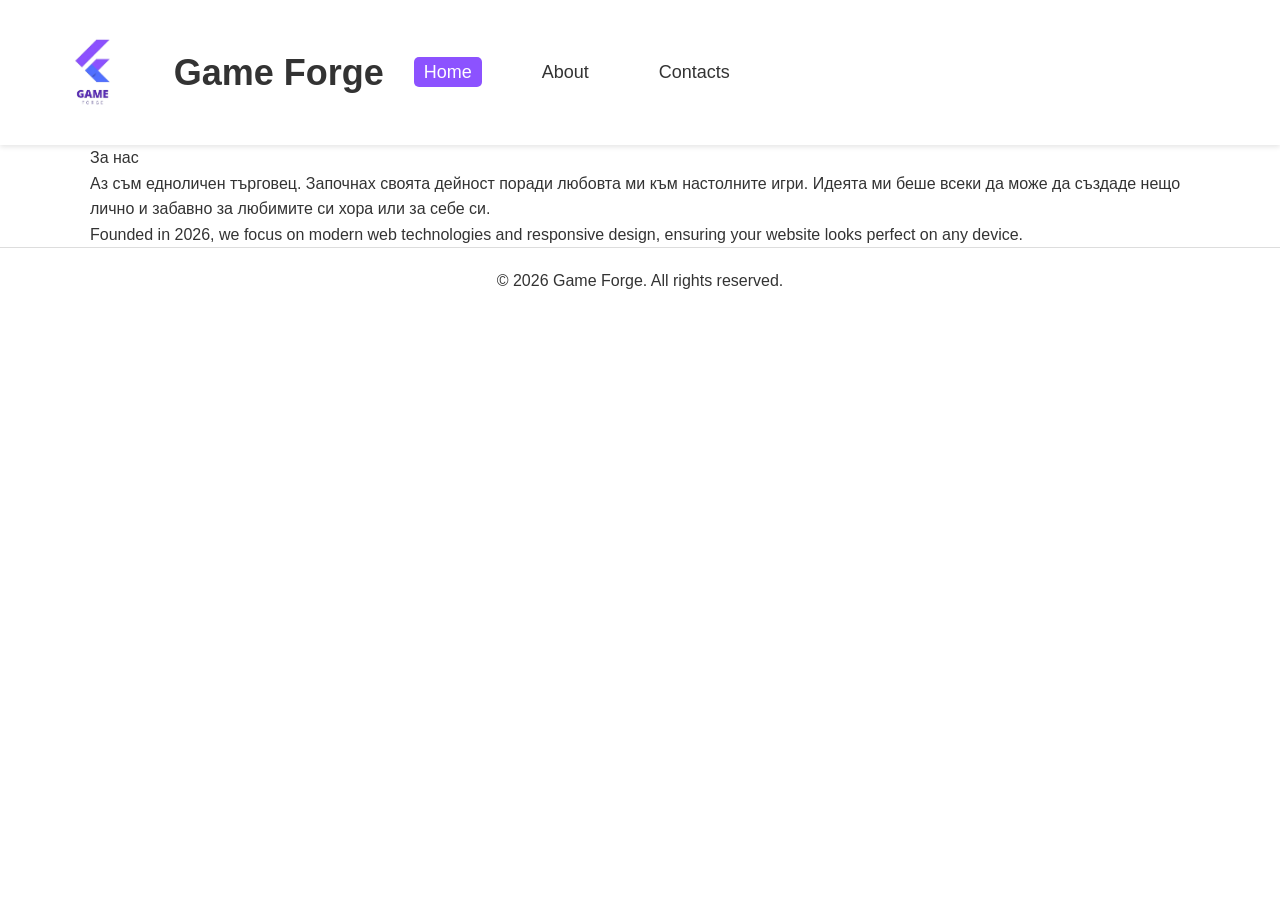
==== about.html @ 61673d65 "update" ====
<!DOCTYPE html>
<html lang="en">
<head>
    <head>
        <meta charset="UTF-8">
        <link rel="preconnect" href="https://fonts.googleapis.com">
        <link rel="preconnect" href="https://fonts.gstatic.com" crossorigin>
        <link href="https://fonts.googleapis.com/css2?family=Bungee&display=swap" rel="stylesheet">
        <title>About - Game Forge</title>
        <meta name="viewport" content="width=device-width, initial-scale=1.0">
        <link rel="stylesheet" href="./css/reset.css">
        <link rel="stylesheet" href="./css/style.css">
    </head>
</head>
<body>
    <header>
        <div class="logo-container">
            <img src="images/logo.png" alt="Game Forge Logo" class="logo">
            <h1 class="bungee-regular">Game Forge</h1>
            <nav>
                <ul>
                    <li><a href="index.html" class="active">Home</a></li>
                    <li><a href="about.html">About</a></li>
                    <li><a href="contacts.html">Contacts</a></li>
                </ul>
            </nav>
        </div>
    </header>

    <main>
        <section>
            <h2>За нас</h2>
            <p>Аз съм едноличен търговец. Започнах своята дейност поради любовта ми към настолните игри. Идеята ми беше всеки да може да създаде нещо лично и забавно за любимите си хора или за себе си.</p>
            <p>Founded in 2026, we focus on modern web technologies and responsive design, ensuring your website looks perfect on any device.</p>
        </section>
    </main>

    <footer>
        <p>&copy; 2026 Game Forge. All rights reserved.</p>
    </footer>

    <script src="js/script.js"></script>
</body>
</html>
---- css/style.css ----
/* Body */
body {
    font-family: 'Roboto', sans-serif;
    line-height: 1.6;
    background-color: #ffffff; /* бял фон за цялата страница */
    color: #333333; /* тъмен текст за контраст */
}

/* Header */
header {
    display: flex;
    justify-content: space-between; 
    align-items: center;           
    padding: 20px 40px;
    background-color: #ffffff; /* бял фон за header */
    color: #333333;
    box-shadow: 0 2px 5px rgba(0,0,0,0.1);
}

header nav ul {
    display: flex;
    gap: 20px;
    list-style: none;
}

header nav ul li {
    margin: 0 15px;
}

header nav ul li a {
    color: #333333; /* тъмен текст за навигация */
    text-decoration: none;
    font-size: 18px;
    padding: 5px 10px;
}

header nav ul li a.active,
header nav ul li a:hover {
    background-color: #8c52ff; /* лилаво за hover/активно меню */
    color: #ffffff; 
    border-radius: 5px;
}

/* Hero Section с градиент */
.hero {
    text-align: center;
    padding: 80px 20px;
    background: linear-gradient(90deg, #8c52ff, #5170ff); /* лилаво към синьо */
    color: white; /* текстът в hero секцията остава бял за контраст */
}

.hero .btn {
    display: inline-block;
    margin-top: 20px;
    padding: 10px 20px;
    color: #ffffff;
    background-color: #8c52ff; /* primary бутон */
    text-decoration: none;
    border-radius: 5px;
}

.hero .btn:hover {
    background-color: #5170ff; /* hover ефект бутон */
}

/* Features */
.features {
    padding: 40px 20px;
    text-align: center;
}

.feature-grid {
    display: flex;
    flex-wrap: wrap;
    justify-content: center;
    gap: 25px;
}

.feature {
    background-color: #f5f5f5; /* светло сив фон за картите */
    padding: 20px;
    width: 250px;
    border-radius: 5px;
    box-shadow: 0 0 10px rgba(0,0,0,0.1);
}

/* Footer */
footer {
    text-align: center;
    padding: 20px;
    background-color: #ffffff; /* бял фон за footer */
    color: #333333;
    border-top: 1px solid #ddd;
}

/* Responsive */
@media (max-width: 768px) {
    header {
        flex-direction: column;
        text-align: center;
    }
    .logo-container {
        margin-bottom: 10px;
    }
    header nav ul {
        flex-direction: column;
        gap: 10px;
    }
    .logo {
        height: 50px;
    }
    .bungee-regular {
        font-size: 28px;
    }
    header nav ul li a {
        font-size: 16px;
    }
}

main {
    max-width: 1100px;
    margin: auto;
}

.feature:hover {
    transform: scale(1.05);
    transition: 0.3s;
}

.logo {
    height: 105px; 
    vertical-align: middle;
    margin-right: 15px;
    transition: transform 0.2s ease-in-out; /* плавен преход */
}

.logo:hover {
    animation: swing 1s ease-in-out infinite; /* завърта се наляво-надясно */
}

.logo-container {
    display: flex;
    align-items: center;
    gap: 15px;    
}

.logo-container h1 {
    color: #333333;         
    font-family: 'Roboto', sans-serif; 
    font-size: 36px;
    margin: 0;
    font-weight: 700;
}

@keyframes swing {
    0% { transform: rotate(-15deg); }
    50% { transform: rotate(15deg); }
    100% { transform: rotate(-15deg); }
}
.bungee-regular {
    font-family: 'Bungee', cursive; /* шрифт Bungee */
    font-weight: 400;
    font-style: normal;
    color: #333333; /* тъмен текст за бял фон */
    font-size: 36px; /* размер на заглавието */
    margin: 0;
}
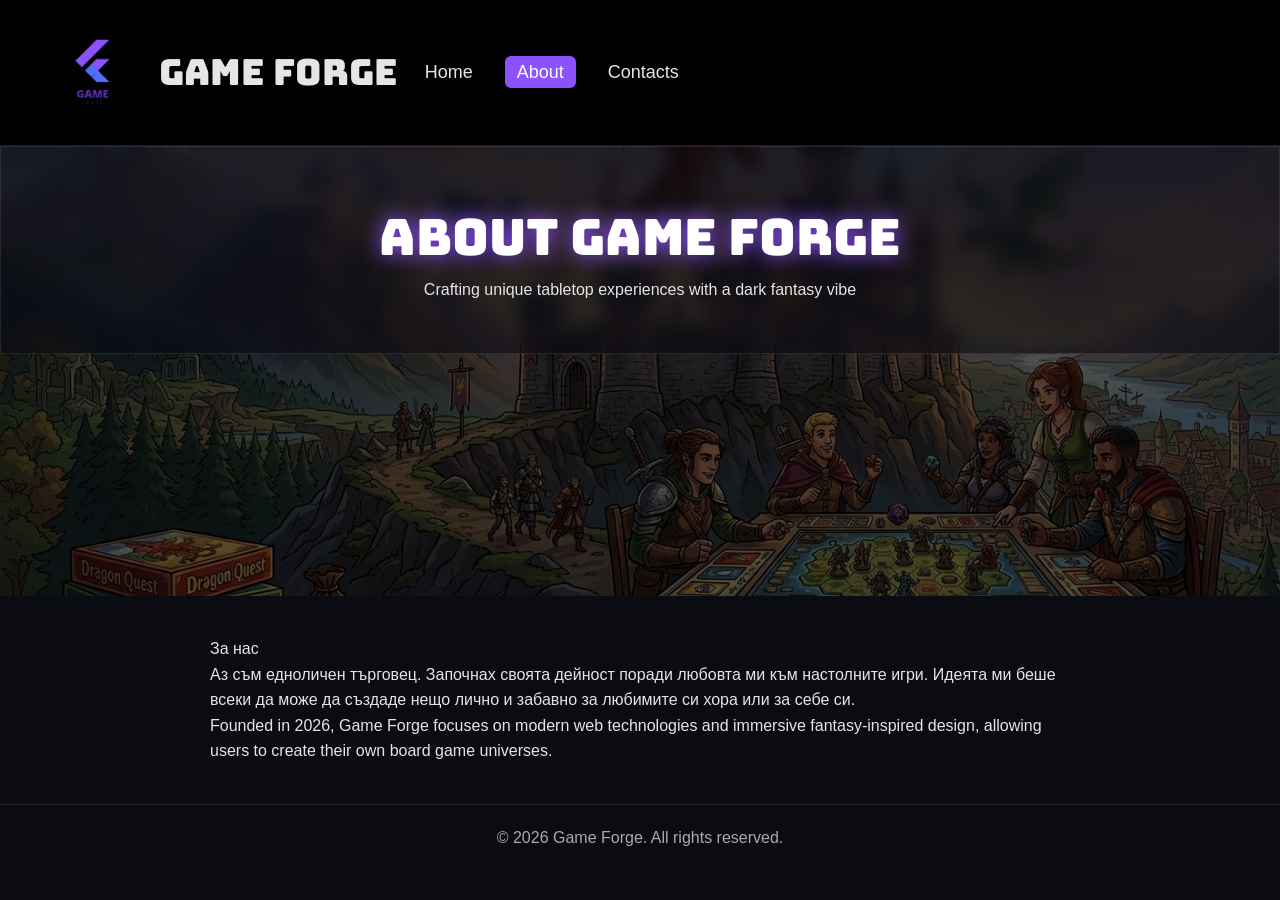
==== commit 962e26ca: "general change on everything general change on everything" ====
--- a/about.html
+++ b/about.html
@@ -1,38 +1,59 @@
 <!DOCTYPE html>
 <html lang="en">
 <head>
-    <head>
-        <meta charset="UTF-8">
-        <link rel="preconnect" href="https://fonts.googleapis.com">
-        <link rel="preconnect" href="https://fonts.gstatic.com" crossorigin>
-        <link href="https://fonts.googleapis.com/css2?family=Bungee&display=swap" rel="stylesheet">
-        <title>About - Game Forge</title>
-        <meta name="viewport" content="width=device-width, initial-scale=1.0">
-        <link rel="stylesheet" href="./css/reset.css">
-        <link rel="stylesheet" href="./css/style.css">
-    </head>
+    <meta charset="UTF-8">
+
+    <link rel="preconnect" href="https://fonts.googleapis.com">
+    <link rel="preconnect" href="https://fonts.gstatic.com" crossorigin>
+    <link href="https://fonts.googleapis.com/css2?family=Bungee&display=swap" rel="stylesheet">
+
+    <title>About - Game Forge</title>
+    <meta name="viewport" content="width=device-width, initial-scale=1.0">
+
+    <link rel="stylesheet" href="./css/reset.css">
+    <link rel="stylesheet" href="./css/style.css">
 </head>
+
 <body>
+
     <header>
         <div class="logo-container">
             <img src="images/logo.png" alt="Game Forge Logo" class="logo">
             <h1 class="bungee-regular">Game Forge</h1>
+
             <nav>
                 <ul>
-                    <li><a href="index.html" class="active">Home</a></li>
-                    <li><a href="about.html">About</a></li>
+                    <li><a href="index.html">Home</a></li>
+                    <li><a href="about.html" class="active">About</a></li>
                     <li><a href="contacts.html">Contacts</a></li>
                 </ul>
             </nav>
         </div>
     </header>
 
-    <main>
+    <section class="hero" style="height: 50vh;">
+        <div class="hero-overlay">
+            <h2>About Game Forge</h2>
+            <p>Crafting unique tabletop experiences with a dark fantasy vibe</p>
+        </div>
+    </section>
+
+    <main style="max-width: 900px; margin: auto; padding: 40px 20px;">
+
         <section>
             <h2>За нас</h2>
-            <p>Аз съм едноличен търговец. Започнах своята дейност поради любовта ми към настолните игри. Идеята ми беше всеки да може да създаде нещо лично и забавно за любимите си хора или за себе си.</p>
-            <p>Founded in 2026, we focus on modern web technologies and responsive design, ensuring your website looks perfect on any device.</p>
+
+            <p>
+                Аз съм едноличен търговец. Започнах своята дейност поради любовта ми към настолните игри.
+                Идеята ми беше всеки да може да създаде нещо лично и забавно за любимите си хора или за себе си.
+            </p>
+
+            <p>
+                Founded in 2026, Game Forge focuses on modern web technologies and immersive fantasy-inspired design,
+                allowing users to create their own board game universes.
+            </p>
         </section>
+
     </main>
 
     <footer>
@@ -40,5 +61,6 @@
     </footer>
 
     <script src="js/script.js"></script>
+
 </body>
 </html>
--- a/css/style.css
+++ b/css/style.css
@@ -1,155 +1,59 @@
-/* Body */
+
 body {
     font-family: 'Roboto', sans-serif;
     line-height: 1.6;
-    background-color: #ffffff; /* бял фон за цялата страница */
-    color: #333333; /* тъмен текст за контраст */
-}
-
-/* Header */
+    background-color: #0b0b12;
+    color: #e5e5e5;
+    margin: 0;
+}
+
+
 header {
     display: flex;
-    justify-content: space-between; 
-    align-items: center;           
+    justify-content: space-between;
+    align-items: center;
     padding: 20px 40px;
-    background-color: #ffffff; /* бял фон за header */
-    color: #333333;
-    box-shadow: 0 2px 5px rgba(0,0,0,0.1);
+    background: rgba(0,0,0,0.85);
+    backdrop-filter: blur(10px);
+    border-bottom: 1px solid rgba(255,255,255,0.1);
 }
 
 header nav ul {
     display: flex;
     gap: 20px;
     list-style: none;
-}
-
-header nav ul li {
-    margin: 0 15px;
+    margin: 0;
+    padding: 0;
 }
 
 header nav ul li a {
-    color: #333333; /* тъмен текст за навигация */
+    color: #e5e5e5;
     text-decoration: none;
     font-size: 18px;
-    padding: 5px 10px;
-}
-
-header nav ul li a.active,
-header nav ul li a:hover {
-    background-color: #8c52ff; /* лилаво за hover/активно меню */
-    color: #ffffff; 
-    border-radius: 5px;
-}
-
-/* Hero Section с градиент */
-.hero {
-    text-align: center;
-    padding: 80px 20px;
-    background: linear-gradient(90deg, #8c52ff, #5170ff); /* лилаво към синьо */
-    color: white; /* текстът в hero секцията остава бял за контраст */
-}
-
-.hero .btn {
-    display: inline-block;
-    margin-top: 20px;
-    padding: 10px 20px;
-    color: #ffffff;
-    background-color: #8c52ff; /* primary бутон */
-    text-decoration: none;
-    border-radius: 5px;
-}
-
-.hero .btn:hover {
-    background-color: #5170ff; /* hover ефект бутон */
-}
-
-/* Features */
-.features {
-    padding: 40px 20px;
-    text-align: center;
-}
-
-.feature-grid {
-    display: flex;
-    flex-wrap: wrap;
-    justify-content: center;
-    gap: 25px;
-}
-
-.feature {
-    background-color: #f5f5f5; /* светло сив фон за картите */
-    padding: 20px;
-    width: 250px;
-    border-radius: 5px;
-    box-shadow: 0 0 10px rgba(0,0,0,0.1);
-}
-
-/* Footer */
-footer {
-    text-align: center;
-    padding: 20px;
-    background-color: #ffffff; /* бял фон за footer */
-    color: #333333;
-    border-top: 1px solid #ddd;
-}
-
-/* Responsive */
-@media (max-width: 768px) {
-    header {
-        flex-direction: column;
-        text-align: center;
-    }
-    .logo-container {
-        margin-bottom: 10px;
-    }
-    header nav ul {
-        flex-direction: column;
-        gap: 10px;
-    }
-    .logo {
-        height: 50px;
-    }
-    .bungee-regular {
-        font-size: 28px;
-    }
-    header nav ul li a {
-        font-size: 16px;
-    }
-}
-
-main {
-    max-width: 1100px;
-    margin: auto;
-}
-
-.feature:hover {
-    transform: scale(1.05);
+    padding: 6px 12px;
+    border-radius: 6px;
     transition: 0.3s;
 }
 
+header nav ul li a:hover,
+header nav ul li a.active {
+    background: #8c52ff;
+    color: #fff;
+}
+
+.logo-container {
+    display: flex;
+    align-items: center;
+    gap: 15px;
+}
+
 .logo {
-    height: 105px; 
-    vertical-align: middle;
-    margin-right: 15px;
-    transition: transform 0.2s ease-in-out; /* плавен преход */
+    height: 105px;
+    transition: 0.3s ease-in-out;
 }
 
 .logo:hover {
-    animation: swing 1s ease-in-out infinite; /* завърта се наляво-надясно */
-}
-
-.logo-container {
-    display: flex;
-    align-items: center;
-    gap: 15px;    
-}
-
-.logo-container h1 {
-    color: #333333;         
-    font-family: 'Roboto', sans-serif; 
-    font-size: 36px;
-    margin: 0;
-    font-weight: 700;
+    animation: swing 1s ease-in-out;
 }
 
 @keyframes swing {
@@ -157,11 +61,183 @@
     50% { transform: rotate(15deg); }
     100% { transform: rotate(-15deg); }
 }
+
 .bungee-regular {
-    font-family: 'Bungee', cursive; /* шрифт Bungee */
-    font-weight: 400;
-    font-style: normal;
-    color: #333333; /* тъмен текст за бял фон */
-    font-size: 36px; /* размер на заглавието */
+    font-family: 'Bungee', cursive;
+    font-size: 36px;
+    color: #e5e5e5;
     margin: 0;
+}
+.hero-overlay {
+    position: relative;
+    z-index: 2;
+    text-align: center;
+    .hero h2 {
+    animation: floatText 4s ease-in-out infinite;
+}
+.hero h2 {
+    animation: floatText 4s ease-in-out infinite;
+}
+
+@keyframes floatText {
+    0% { transform: translateY(0px); }
+    50% { transform: translateY(-10px); }
+    100% { transform: translateY(0px); }
+}
+
+@keyframes floatText {
+    0% { transform: translateY(0px); }
+    50% { transform: translateY(-10px); }
+    100% { transform: translateY(0px); }
+}
+}
+.hero {
+    height: 100vh;
+    position: relative;
+    overflow: hidden;
+
+    background: url('../images/hero-fantasy.png') center/cover no-repeat;
+    
+    animation: heroZoom 20s ease-in-out infinite alternate;
+}
+
+
+/* бавен zoom ефект */
+@keyframes heroZoom {
+    0% {
+        transform: scale(1);
+    }
+    100% {
+        transform: scale(1.08);
+    }
+}
+
+.hero::before {
+    content: "";
+    position: absolute;
+    inset: 0;
+    background: radial-gradient(
+        circle at center,
+        rgba(0,0,0,0.3),
+        rgba(0,0,0,0.85)
+    );
+    z-index: 1;
+}
+.hero::before {
+    content: "";
+    position: absolute;
+    inset: 0;
+    background: rgba(0,0,0,0.65);
+}
+
+.hero-overlay {
+    position: relative;
+    text-align: center;
+    padding: 50px;
+    background: rgba(10,10,20,0.6);
+    border: 1px solid rgba(255,255,255,0.1);
+    backdrop-filter: blur(8px);
+}
+
+.hero h2 {
+    font-size: 50px;
+    font-family: 'Bungee', cursive;
+    color: #fff;
+    text-shadow: 0 0 20px #8c52ff;
+}
+
+.hero .btn {
+    margin-top: 20px;
+    display: inline-block;
+    padding: 12px 25px;
+    background: linear-gradient(90deg, #8c52ff, #3b82f6);
+    color: white;
+    border-radius: 8px;
+    text-decoration: none;
+    transition: 0.3s;
+}
+
+.hero .btn:hover {
+    transform: scale(1.05);
+}
+
+.features {
+    padding: 50px 20px;
+    text-align: center;
+}
+
+.feature-grid {
+    display: flex;
+    flex-wrap: wrap;
+    justify-content: center;
+    gap: 25px;
+}
+
+.feature {
+    background: rgba(20,20,30,0.9);
+    padding: 20px;
+    width: 260px;
+    border-radius: 10px;
+    border: 1px solid rgba(255,255,255,0.1);
+    transition: 0.3s;
+}
+
+.feature:hover {
+    transform: translateY(-5px);
+    box-shadow: 0 0 25px rgba(140,82,255,0.5);
+}
+
+.btn {
+    display: inline-block;
+    padding: 10px 20px;
+    background: #8c52ff;
+    color: white;
+    border-radius: 6px;
+    text-decoration: none;
+}
+
+#cart-window {
+    position: fixed;
+    top: 100px;
+    right: 20px;
+    width: 300px;
+    padding: 15px;
+    background: rgba(10,10,20,0.95);
+    color: white;
+    border: 1px solid #8c52ff;
+    box-shadow: 0 0 20px rgba(140,82,255,0.4);
+    backdrop-filter: blur(8px);
+    border-radius: 10px;
+    z-index: 999;
+}
+
+footer {
+    text-align: center;
+    padding: 20px;
+    background-color: #0b0b12;
+    color: #aaa;
+    border-top: 1px solid rgba(255,255,255,0.1);
+}
+
+@media (max-width: 768px) {
+
+    header {
+        flex-direction: column;
+        text-align: center;
+        gap: 10px;
+    }
+
+    header nav ul {
+        flex-direction: column;
+        gap: 10px;
+    }
+
+    .hero h2 {
+        font-size: 32px;
+    }
+
+    .feature-grid {
+        flex-direction: column;
+        align-items: center;
+    }
 }
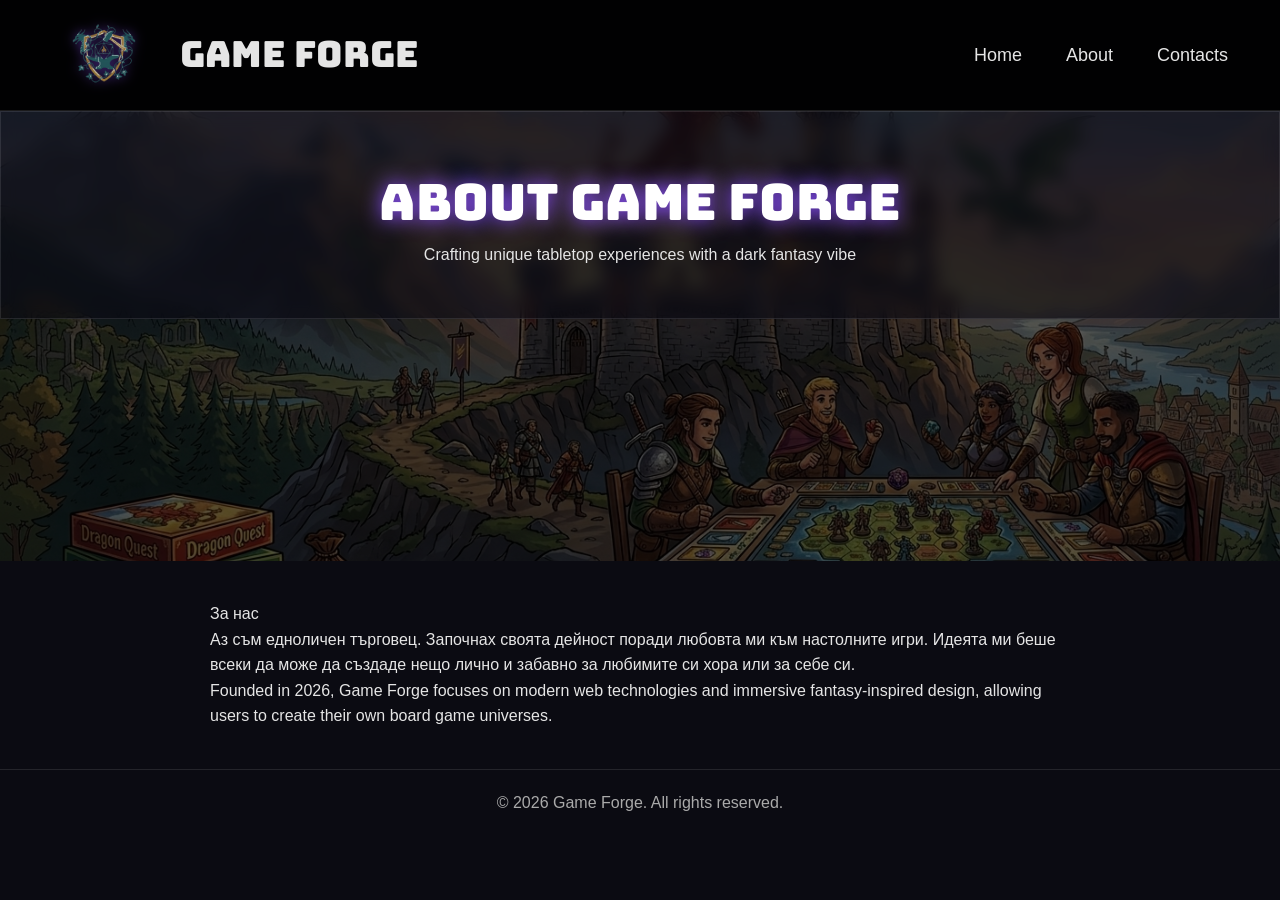
==== commit 729fb51c: "changes" ====
--- a/about.html
+++ b/about.html
@@ -18,17 +18,17 @@
 
     <header>
         <div class="logo-container">
-            <img src="images/logo.png" alt="Game Forge Logo" class="logo">
+            <img src="images/logo.png" class="logo">
             <h1 class="bungee-regular">Game Forge</h1>
-
-            <nav>
-                <ul>
-                    <li><a href="index.html">Home</a></li>
-                    <li><a href="about.html" class="active">About</a></li>
-                    <li><a href="contacts.html">Contacts</a></li>
-                </ul>
-            </nav>
         </div>
+    
+        <nav>
+            <ul>
+                <li><a href="index.html">Home</a></li>
+                <li><a href="about.html">About</a></li>
+                <li><a href="contacts.html">Contacts</a></li>
+            </ul>
+        </nav>
     </header>
 
     <section class="hero" style="height: 50vh;">
--- a/css/style.css
+++ b/css/style.css
@@ -43,13 +43,15 @@
 
 .logo-container {
     display: flex;
-    align-items: center;
-    gap: 15px;
+    align-items: center;   /* вертикално центриране */
+    gap: 12px;             /* разстояние между лого и текст */
 }
 
 .logo {
-    height: 105px;
-    transition: 0.3s ease-in-out;
+    height: 70px;
+    width: auto;
+    display: block;
+    filter: drop-shadow(0 0 6px rgba(140, 82, 255, 0.5));
 }
 
 .logo:hover {
@@ -240,4 +242,27 @@
         flex-direction: column;
         align-items: center;
     }
+}
+.cart-icon {
+    width: 24px;
+    height: 24px;
+    vertical-align: middle;
+    margin-right: 8px;
+}
+#cart-button {
+    display: flex;
+    align-items: center;
+    gap: 8px;
+    background: rgba(140,82,255,0.8);
+    color: white;
+    padding: 8px 12px;
+    border-radius: 6px;
+    border: 1px solid #8c52ff;
+    cursor: pointer;
+    transition: 0.2s;
+}
+
+#cart-button:hover {
+    background: #8c52ff;
+    transform: scale(1.05);
 }
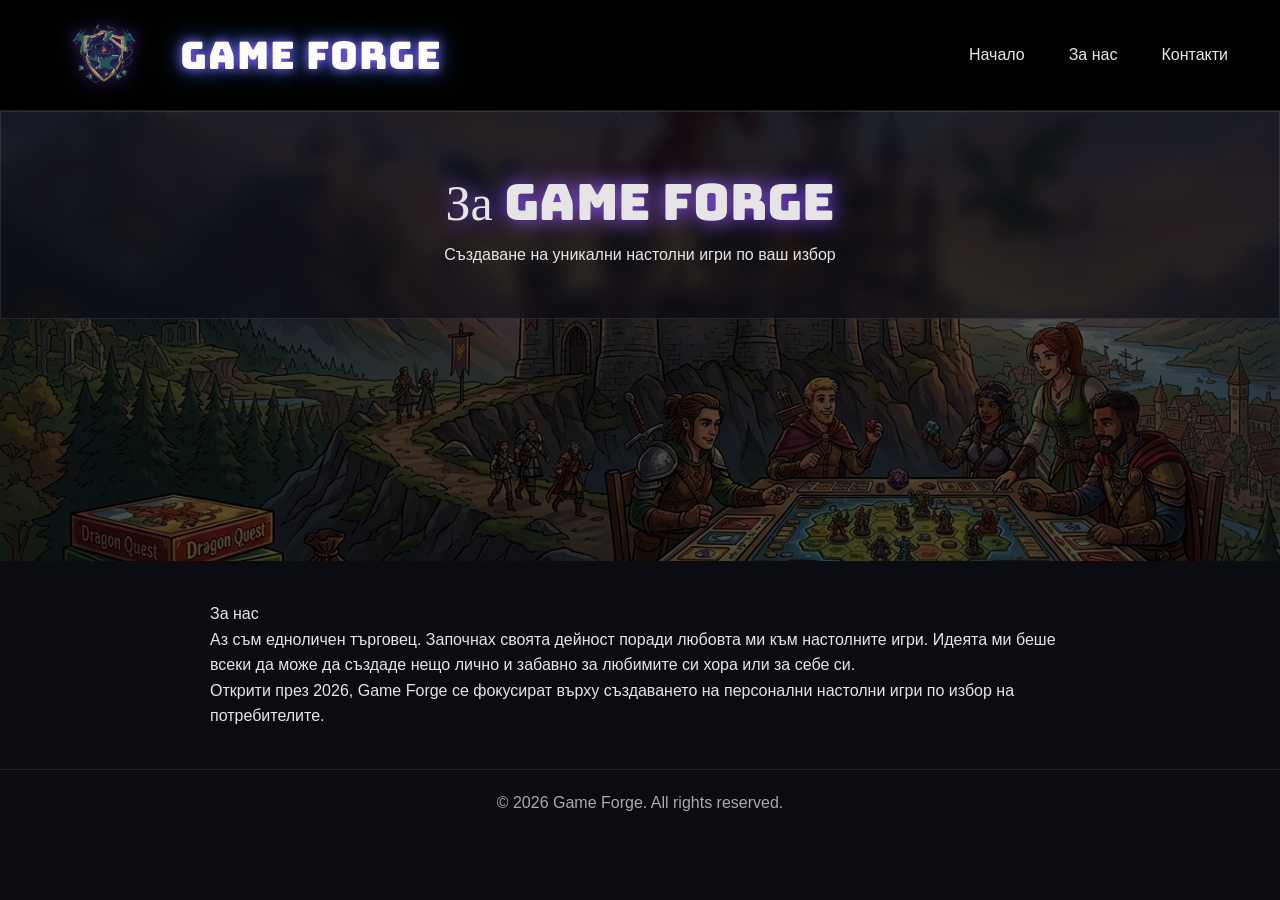
==== commit 4f1152a9: "update" ====
--- a/about.html
+++ b/about.html
@@ -7,7 +7,7 @@
     <link rel="preconnect" href="https://fonts.gstatic.com" crossorigin>
     <link href="https://fonts.googleapis.com/css2?family=Bungee&display=swap" rel="stylesheet">
 
-    <title>About - Game Forge</title>
+    <title>За - Game Forge</title>
     <meta name="viewport" content="width=device-width, initial-scale=1.0">
 
     <link rel="stylesheet" href="./css/reset.css">
@@ -24,17 +24,17 @@
     
         <nav>
             <ul>
-                <li><a href="index.html">Home</a></li>
-                <li><a href="about.html">About</a></li>
-                <li><a href="contacts.html">Contacts</a></li>
+                <li><a href="index.html">Начало</a></li>
+                <li><a href="about.html">За нас</a></li>
+                <li><a href="contacts.html">Контакти</a></li>
             </ul>
         </nav>
     </header>
 
     <section class="hero" style="height: 50vh;">
         <div class="hero-overlay">
-            <h2>About Game Forge</h2>
-            <p>Crafting unique tabletop experiences with a dark fantasy vibe</p>
+            <h2>За Game Forge</h2>
+            <p>Създаване на уникални настолни игри по ваш избор</p>
         </div>
     </section>
 
@@ -49,8 +49,7 @@
             </p>
 
             <p>
-                Founded in 2026, Game Forge focuses on modern web technologies and immersive fantasy-inspired design,
-                allowing users to create their own board game universes.
+                Открити през 2026, Game Forge се фокусират върху създаването на персонални настолни игри по избор на потребителите.
             </p>
         </section>
 
--- a/css/style.css
+++ b/css/style.css
@@ -1,4 +1,6 @@
-
+@import url('https://fonts.googleapis.com/css2?family=Bungee&display=swap');
+
+/* RESET BASE */
 body {
     font-family: 'Roboto', sans-serif;
     line-height: 1.6;
@@ -7,7 +9,7 @@
     margin: 0;
 }
 
-
+/* ================= HEADER ================= */
 header {
     display: flex;
     justify-content: space-between;
@@ -18,6 +20,33 @@
     border-bottom: 1px solid rgba(255,255,255,0.1);
 }
 
+/* LOGO */
+.logo-container {
+    display: flex;
+    align-items: center;
+    gap: 12px;
+}
+
+.logo {
+    height: 70px;
+    width: auto;
+    display: block;
+    filter: drop-shadow(0 0 8px rgba(140, 82, 255, 0.6));
+}
+
+/* GAME FORGE TEXT */
+.logo-container h1 {
+    font-family: 'Bungee', cursive;
+    font-size: 38px;
+    color: #ffffff;
+    margin: 0;
+    letter-spacing: 1px;
+    text-shadow:
+        0 0 10px #8c52ff,
+        0 0 20px #3b82f6;
+}
+
+/* NAV */
 header nav ul {
     display: flex;
     gap: 20px;
@@ -29,7 +58,6 @@
 header nav ul li a {
     color: #e5e5e5;
     text-decoration: none;
-    font-size: 18px;
     padding: 6px 12px;
     border-radius: 6px;
     transition: 0.3s;
@@ -38,93 +66,17 @@
 header nav ul li a:hover,
 header nav ul li a.active {
     background: #8c52ff;
-    color: #fff;
-}
-
-.logo-container {
-    display: flex;
-    align-items: center;   /* вертикално центриране */
-    gap: 12px;             /* разстояние между лого и текст */
-}
-
-.logo {
-    height: 70px;
-    width: auto;
-    display: block;
-    filter: drop-shadow(0 0 6px rgba(140, 82, 255, 0.5));
-}
-
-.logo:hover {
-    animation: swing 1s ease-in-out;
-}
-
-@keyframes swing {
-    0% { transform: rotate(-15deg); }
-    50% { transform: rotate(15deg); }
-    100% { transform: rotate(-15deg); }
-}
-
-.bungee-regular {
-    font-family: 'Bungee', cursive;
-    font-size: 36px;
-    color: #e5e5e5;
-    margin: 0;
-}
-.hero-overlay {
-    position: relative;
-    z-index: 2;
-    text-align: center;
-    .hero h2 {
-    animation: floatText 4s ease-in-out infinite;
-}
-.hero h2 {
-    animation: floatText 4s ease-in-out infinite;
-}
-
-@keyframes floatText {
-    0% { transform: translateY(0px); }
-    50% { transform: translateY(-10px); }
-    100% { transform: translateY(0px); }
-}
-
-@keyframes floatText {
-    0% { transform: translateY(0px); }
-    50% { transform: translateY(-10px); }
-    100% { transform: translateY(0px); }
-}
-}
+}
+
+/* ================= HERO ================= */
 .hero {
     height: 100vh;
     position: relative;
     overflow: hidden;
-
     background: url('../images/hero-fantasy.png') center/cover no-repeat;
-    
-    animation: heroZoom 20s ease-in-out infinite alternate;
-}
-
-
-/* бавен zoom ефект */
-@keyframes heroZoom {
-    0% {
-        transform: scale(1);
-    }
-    100% {
-        transform: scale(1.08);
-    }
-}
-
-.hero::before {
-    content: "";
-    position: absolute;
-    inset: 0;
-    background: radial-gradient(
-        circle at center,
-        rgba(0,0,0,0.3),
-        rgba(0,0,0,0.85)
-    );
-    z-index: 1;
-}
+}
+
+/* dark overlay */
 .hero::before {
     content: "";
     position: absolute;
@@ -132,8 +84,10 @@
     background: rgba(0,0,0,0.65);
 }
 
+/* hero content */
 .hero-overlay {
     position: relative;
+    z-index: 2;
     text-align: center;
     padding: 50px;
     background: rgba(10,10,20,0.6);
@@ -141,13 +95,21 @@
     backdrop-filter: blur(8px);
 }
 
+/* floating title */
 .hero h2 {
     font-size: 50px;
     font-family: 'Bungee', cursive;
-    color: #fff;
     text-shadow: 0 0 20px #8c52ff;
-}
-
+    animation: floatText 4s ease-in-out infinite;
+}
+
+@keyframes floatText {
+    0% { transform: translateY(0); }
+    50% { transform: translateY(-10px); }
+    100% { transform: translateY(0); }
+}
+
+/* button */
 .hero .btn {
     margin-top: 20px;
     display: inline-block;
@@ -163,6 +125,7 @@
     transform: scale(1.05);
 }
 
+/* ================= FEATURES ================= */
 .features {
     padding: 50px 20px;
     text-align: center;
@@ -170,9 +133,9 @@
 
 .feature-grid {
     display: flex;
-    flex-wrap: wrap;
     justify-content: center;
     gap: 25px;
+    flex-wrap: wrap;
 }
 
 .feature {
@@ -189,6 +152,7 @@
     box-shadow: 0 0 25px rgba(140,82,255,0.5);
 }
 
+/* ================= BUTTON ================= */
 .btn {
     display: inline-block;
     padding: 10px 20px;
@@ -198,6 +162,32 @@
     text-decoration: none;
 }
 
+/* ================= CART ================= */
+#cart-button {
+    display: flex;
+    align-items: center;
+    gap: 8px;
+    background: rgba(140,82,255,0.8);
+    color: white;
+    padding: 8px 12px;
+    border-radius: 6px;
+    border: 1px solid #8c52ff;
+    cursor: pointer;
+    transition: 0.3s;
+}
+
+#cart-button:hover {
+    background: #8c52ff;
+    transform: scale(1.05);
+}
+
+.cart-icon {
+    width: 24px;
+    height: 24px;
+    filter: drop-shadow(0 0 6px #8c52ff);
+}
+
+/* ================= CART WINDOW ================= */
 #cart-window {
     position: fixed;
     top: 100px;
@@ -207,26 +197,26 @@
     background: rgba(10,10,20,0.95);
     color: white;
     border: 1px solid #8c52ff;
-    box-shadow: 0 0 20px rgba(140,82,255,0.4);
-    backdrop-filter: blur(8px);
     border-radius: 10px;
     z-index: 999;
-}
-
+    backdrop-filter: blur(8px);
+}
+
+/* ================= FOOTER ================= */
 footer {
     text-align: center;
     padding: 20px;
-    background-color: #0b0b12;
+    background: #0b0b12;
     color: #aaa;
     border-top: 1px solid rgba(255,255,255,0.1);
 }
 
+/* ================= RESPONSIVE ================= */
 @media (max-width: 768px) {
-
     header {
         flex-direction: column;
+        gap: 10px;
         text-align: center;
-        gap: 10px;
     }
 
     header nav ul {
@@ -242,27 +232,4 @@
         flex-direction: column;
         align-items: center;
     }
-}
-.cart-icon {
-    width: 24px;
-    height: 24px;
-    vertical-align: middle;
-    margin-right: 8px;
-}
-#cart-button {
-    display: flex;
-    align-items: center;
-    gap: 8px;
-    background: rgba(140,82,255,0.8);
-    color: white;
-    padding: 8px 12px;
-    border-radius: 6px;
-    border: 1px solid #8c52ff;
-    cursor: pointer;
-    transition: 0.2s;
-}
-
-#cart-button:hover {
-    background: #8c52ff;
-    transform: scale(1.05);
 }
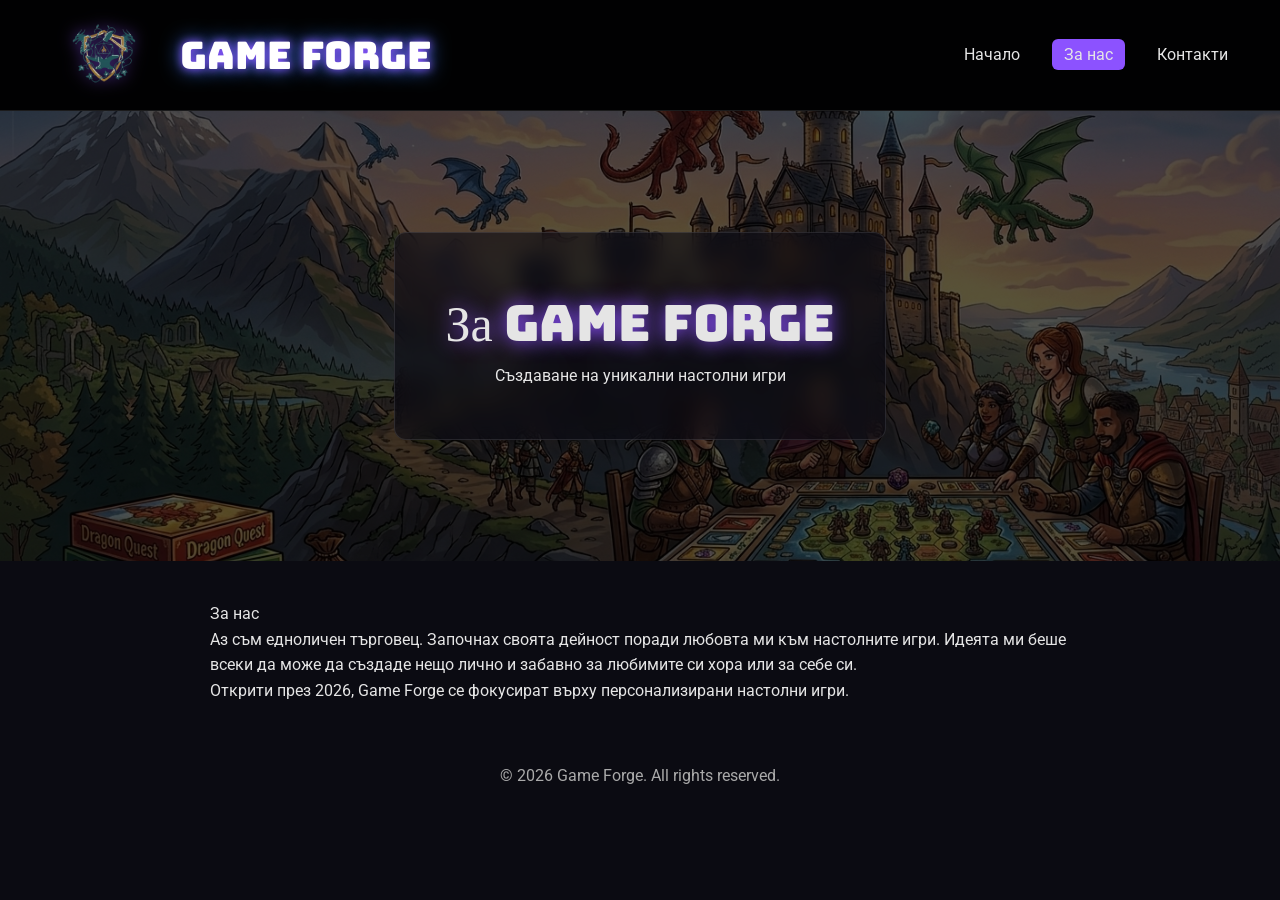
==== commit 4350a980: "update" ====
--- a/about.html
+++ b/about.html
@@ -1,5 +1,6 @@
 <!DOCTYPE html>
 <html lang="en">
+
 <head>
     <meta charset="UTF-8">
 
@@ -7,7 +8,7 @@
     <link rel="preconnect" href="https://fonts.gstatic.com" crossorigin>
     <link href="https://fonts.googleapis.com/css2?family=Bungee&display=swap" rel="stylesheet">
 
-    <title>За - Game Forge</title>
+    <title>About - Game Forge</title>
     <meta name="viewport" content="width=device-width, initial-scale=1.0">
 
     <link rel="stylesheet" href="./css/reset.css">
@@ -16,50 +17,55 @@
 
 <body>
 
-    <header>
-        <div class="logo-container">
-            <img src="images/logo.png" class="logo">
-            <h1 class="bungee-regular">Game Forge</h1>
-        </div>
-    
-        <nav>
-            <ul>
-                <li><a href="index.html">Начало</a></li>
-                <li><a href="about.html">За нас</a></li>
-                <li><a href="contacts.html">Контакти</a></li>
-            </ul>
-        </nav>
-    </header>
+<header>
 
-    <section class="hero" style="height: 50vh;">
-        <div class="hero-overlay">
-            <h2>За Game Forge</h2>
-            <p>Създаване на уникални настолни игри по ваш избор</p>
-        </div>
+    <!-- LEFT -->
+    <div class="logo-container">
+        <img src="images/logo.png" class="logo">
+        <h1 class="bungee-regular">Game Forge</h1>
+    </div>
+
+    <!-- RIGHT MENU -->
+    <nav>
+        <ul>
+            <li><a href="index.html">Начало</a></li>
+            <li><a href="about.html" class="active">За нас</a></li>
+            <li><a href="contacts.html">Контакти</a></li>
+        </ul>
+    </nav>
+
+</header>
+
+<!-- HERO -->
+<section class="hero" style="height: 50vh;">
+    <div class="hero-overlay">
+        <h2>За Game Forge</h2>
+        <p>Създаване на уникални настолни игри</p>
+    </div>
+</section>
+
+<main style="max-width: 900px; margin: auto; padding: 40px 20px;">
+
+    <section>
+        <h2>За нас</h2>
+
+        <p>
+            Аз съм едноличен търговец. Започнах своята дейност поради любовта ми към настолните игри.
+            Идеята ми беше всеки да може да създаде нещо лично и забавно за любимите си хора или за себе си.
+        </p>
+
+        <p>
+            Открити през 2026, Game Forge се фокусират върху персонализирани настолни игри.
+        </p>
     </section>
 
-    <main style="max-width: 900px; margin: auto; padding: 40px 20px;">
+</main>
 
-        <section>
-            <h2>За нас</h2>
+<footer>
+    <p>&copy; 2026 Game Forge. All rights reserved.</p>
+</footer>
 
-            <p>
-                Аз съм едноличен търговец. Започнах своята дейност поради любовта ми към настолните игри.
-                Идеята ми беше всеки да може да създаде нещо лично и забавно за любимите си хора или за себе си.
-            </p>
-
-            <p>
-                Открити през 2026, Game Forge се фокусират върху създаването на персонални настолни игри по избор на потребителите.
-            </p>
-        </section>
-
-    </main>
-
-    <footer>
-        <p>&copy; 2026 Game Forge. All rights reserved.</p>
-    </footer>
-
-    <script src="js/script.js"></script>
+<script src="js/script.js"></script>
 
 </body>
 </html>
--- a/css/style.css
+++ b/css/style.css
@@ -1,12 +1,22 @@
-@import url('https://fonts.googleapis.com/css2?family=Bungee&display=swap');
-
-/* RESET BASE */
+@import url('https://fonts.googleapis.com/css2?family=Bungee&family=Roboto:wght@300;400;700&display=swap');
+
+/* ================= RESET ================= */
+* {
+    margin: 0;
+    padding: 0;
+    box-sizing: border-box;
+}
+
+html, body {
+    height: 100%;
+}
+
+/* ================= BODY ================= */
 body {
     font-family: 'Roboto', sans-serif;
     line-height: 1.6;
     background-color: #0b0b12;
     color: #e5e5e5;
-    margin: 0;
 }
 
 /* ================= HEADER ================= */
@@ -30,20 +40,15 @@
 .logo {
     height: 70px;
     width: auto;
-    display: block;
     filter: drop-shadow(0 0 8px rgba(140, 82, 255, 0.6));
 }
 
-/* GAME FORGE TEXT */
+/* TITLE */
 .logo-container h1 {
     font-family: 'Bungee', cursive;
     font-size: 38px;
-    color: #ffffff;
-    margin: 0;
-    letter-spacing: 1px;
-    text-shadow:
-        0 0 10px #8c52ff,
-        0 0 20px #3b82f6;
+    color: #fff;
+    text-shadow: 0 0 10px #8c52ff, 0 0 20px #3b82f6;
 }
 
 /* NAV */
@@ -51,8 +56,6 @@
     display: flex;
     gap: 20px;
     list-style: none;
-    margin: 0;
-    padding: 0;
 }
 
 header nav ul li a {
@@ -72,11 +75,13 @@
 .hero {
     height: 100vh;
     position: relative;
+    display: flex;
+    align-items: center;
+    justify-content: center;
     overflow: hidden;
     background: url('../images/hero-fantasy.png') center/cover no-repeat;
 }
 
-/* dark overlay */
 .hero::before {
     content: "";
     position: absolute;
@@ -84,7 +89,6 @@
     background: rgba(0,0,0,0.65);
 }
 
-/* hero content */
 .hero-overlay {
     position: relative;
     z-index: 2;
@@ -92,10 +96,11 @@
     padding: 50px;
     background: rgba(10,10,20,0.6);
     border: 1px solid rgba(255,255,255,0.1);
-    backdrop-filter: blur(8px);
-}
-
-/* floating title */
+    backdrop-filter: blur(10px);
+    border-radius: 12px;
+}
+
+/* TEXT ANIMATION */
 .hero h2 {
     font-size: 50px;
     font-family: 'Bungee', cursive;
@@ -109,19 +114,20 @@
     100% { transform: translateY(0); }
 }
 
-/* button */
-.hero .btn {
-    margin-top: 20px;
+/* BUTTON */
+.hero .btn,
+.btn {
     display: inline-block;
-    padding: 12px 25px;
-    background: linear-gradient(90deg, #8c52ff, #3b82f6);
+    padding: 10px 20px;
+    background: #8c52ff;
     color: white;
-    border-radius: 8px;
+    border-radius: 6px;
     text-decoration: none;
     transition: 0.3s;
 }
 
-.hero .btn:hover {
+.hero .btn:hover,
+.btn:hover {
     transform: scale(1.05);
 }
 
@@ -152,17 +158,7 @@
     box-shadow: 0 0 25px rgba(140,82,255,0.5);
 }
 
-/* ================= BUTTON ================= */
-.btn {
-    display: inline-block;
-    padding: 10px 20px;
-    background: #8c52ff;
-    color: white;
-    border-radius: 6px;
-    text-decoration: none;
-}
-
-/* ================= CART ================= */
+/* ================= CART BUTTON ================= */
 #cart-button {
     display: flex;
     align-items: center;
@@ -184,22 +180,68 @@
 .cart-icon {
     width: 24px;
     height: 24px;
-    filter: drop-shadow(0 0 6px #8c52ff);
-}
-
-/* ================= CART WINDOW ================= */
+}
+
+/* ================= CART WINDOW (FIXED) ================= */
 #cart-window {
     position: fixed;
-    top: 100px;
+    top: 90px;
     right: 20px;
-    width: 300px;
-    padding: 15px;
+
+    width: 280px;
+    max-height: 350px;
+
+    padding: 12px;
+
     background: rgba(10,10,20,0.95);
     color: white;
+
     border: 1px solid #8c52ff;
     border-radius: 10px;
+
     z-index: 999;
     backdrop-filter: blur(8px);
+
+    display: flex;
+    flex-direction: column;
+
+    font-size: 14px;
+    overflow: hidden;
+}
+
+/* CART ITEMS */
+#cart-items {
+    display: flex;
+    flex-direction: column;
+    gap: 8px;
+    overflow-y: auto;
+    max-height: 220px;
+    margin-top: 10px;
+}
+
+/* ITEM */
+.cart-item {
+    display: flex;
+    justify-content: space-between;
+    font-size: 13px;
+    padding: 6px;
+    background: rgba(255,255,255,0.03);
+    border-radius: 6px;
+}
+
+/* TOTAL */
+.cart-total {
+    margin-top: 10px;
+    font-weight: bold;
+}
+
+/* ================= API BOX ================= */
+.api-card {
+    margin-top: 20px;
+    padding: 15px;
+    background: rgba(255,255,255,0.05);
+    border: 1px solid #8c52ff;
+    border-radius: 10px;
 }
 
 /* ================= FOOTER ================= */
@@ -208,11 +250,16 @@
     padding: 20px;
     background: #0b0b12;
     color: #aaa;
-    border-top: 1px solid rgba(255,255,255,0.1);
+}
+
+/* ================= HIDDEN ================= */
+.hidden {
+    display: none;
 }
 
 /* ================= RESPONSIVE ================= */
 @media (max-width: 768px) {
+
     header {
         flex-direction: column;
         gap: 10px;
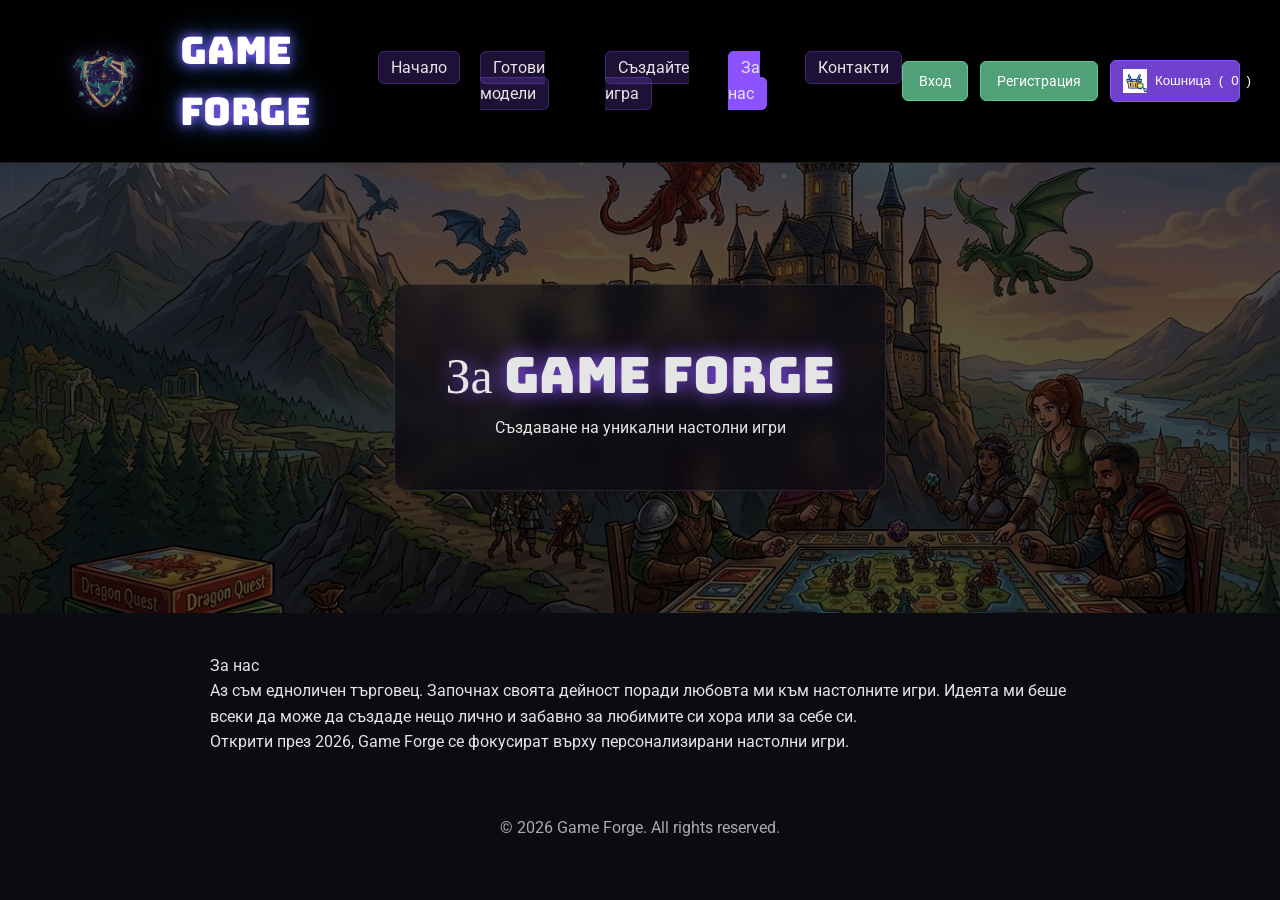
==== commit 23b06564: "update update" ====
--- a/about.html
+++ b/about.html
@@ -29,10 +29,22 @@
     <nav>
         <ul>
             <li><a href="index.html">Начало</a></li>
+            <li><a href="tailwind.html">Готови модели</a></li>
+            <li><a href="bootstrap.html">Създайте игра</a></li>
             <li><a href="about.html" class="active">За нас</a></li>
             <li><a href="contacts.html">Контакти</a></li>
         </ul>
     </nav>
+
+    <div class="cart-container">
+        <a href="login.html" class="auth-btn">Вход</a>
+        <a href="register.html" class="auth-btn">Регистрация</a>
+        <button id="cart-button" class="cart-button">
+            <img src="images/icon_basket.gif" class="cart-icon" alt="Cart">
+            <span class="cart-text">Кошница</span>
+            (<span id="cart-count">0</span>)
+        </button>
+    </div>
 
 </header>
 
--- a/css/style.css
+++ b/css/style.css
@@ -17,6 +17,7 @@
     line-height: 1.6;
     background-color: #0b0b12;
     color: #e5e5e5;
+    overflow-y: scroll;
 }
 
 /* ================= HEADER ================= */
@@ -64,11 +65,21 @@
     padding: 6px 12px;
     border-radius: 6px;
     transition: 0.3s;
+    background: rgba(140, 82, 255, 0.2);
+    border: 1px solid rgba(140, 82, 255, 0.3);
 }
 
 header nav ul li a:hover,
 header nav ul li a.active {
     background: #8c52ff;
+    border-color: #8c52ff;
+}
+
+/* CART CONTAINER */
+.cart-container {
+    display: flex;
+    align-items: center;
+    gap: 12px;
 }
 
 /* ================= HERO ================= */
@@ -124,11 +135,13 @@
     border-radius: 6px;
     text-decoration: none;
     transition: 0.3s;
+    border: 2px solid transparent;
 }
 
 .hero .btn:hover,
 .btn:hover {
-    transform: scale(1.05);
+    box-shadow: 0 0 20px rgba(140,82,255,0.8), inset 0 0 10px rgba(255,255,255,0.1);
+    border-color: #fff;
 }
 
 /* ================= FEATURES ================= */
@@ -174,12 +187,39 @@
 
 #cart-button:hover {
     background: #8c52ff;
-    transform: scale(1.05);
+    box-shadow: 0 0 15px rgba(140,82,255,0.8);
+    border-color: #fff;
 }
 
 .cart-icon {
     width: 24px;
     height: 24px;
+}
+
+/* ================= AUTH BUTTONS ================= */
+.auth-btn {
+    display: inline-block;
+    padding: 8px 16px;
+    background: rgba(100, 200, 150, 0.8);
+    color: white;
+    text-decoration: none;
+    border-radius: 6px;
+    border: 1px solid #64c896;
+    cursor: pointer;
+    transition: 0.3s;
+    font-size: 14px;
+}
+
+.auth-btn:hover {
+    background: #64c896;
+    box-shadow: 0 0 15px rgba(100, 200, 150, 0.8);
+    border-color: #fff;
+}
+
+.auth-btn.active {
+    background: #64c896;
+    box-shadow: 0 0 15px rgba(100, 200, 150, 0.8);
+    border-color: #fff;
 }
 
 /* ================= CART WINDOW (FIXED) ================= */
@@ -258,25 +298,795 @@
 }
 
 /* ================= RESPONSIVE ================= */
+@media (max-width: 1024px) {
+    header {
+        padding: 15px 20px;
+    }
+    
+    .logo-container h1 {
+        font-size: 28px;
+    }
+    
+    header nav ul {
+        gap: 15px;
+    }
+    
+    .cart-container {
+        gap: 8px;
+    }
+}
+
 @media (max-width: 768px) {
-
     header {
-        flex-direction: column;
-        gap: 10px;
-        text-align: center;
+        flex-wrap: wrap;
+        justify-content: space-between;
+        gap: 15px;
+        padding: 12px 15px;
+    }
+
+    .logo-container {
+        flex: 1;
+        min-width: 200px;
+    }
+
+    .logo {
+        height: 50px;
+    }
+
+    .logo-container h1 {
+        font-size: 24px;
+    }
+
+    header nav {
+        order: 3;
+        width: 100%;
     }
 
     header nav ul {
         flex-direction: column;
-        gap: 10px;
+        gap: 8px;
+        width: 100%;
+    }
+
+    header nav ul li a {
+        display: block;
+        padding: 10px 12px;
+        width: 100%;
+        text-align: center;
+        white-space: nowrap;
+    }
+
+    .cart-container {
+        order: 2;
+        gap: 8px;
+        flex-wrap: wrap;
+    }
+
+    .auth-btn {
+        padding: 6px 12px;
+        font-size: 12px;
+    }
+
+    #cart-button {
+        padding: 6px 10px;
+        font-size: 12px;
+    }
+
+    .cart-icon {
+        width: 20px;
+        height: 20px;
+    }
+
+    .cart-text {
+        display: none;
+    }
+
+    .hero {
+        height: 60vh;
     }
 
     .hero h2 {
-        font-size: 32px;
+        font-size: 28px;
+        margin-bottom: 15px;
+    }
+
+    .hero p {
+        font-size: 14px;
+    }
+
+    .btn {
+        padding: 8px 16px;
+        font-size: 14px;
     }
 
     .feature-grid {
         flex-direction: column;
         align-items: center;
-    }
+        gap: 15px;
+    }
+
+    .feature {
+        width: 100%;
+        max-width: 300px;
+    }
+
+    .hero-img {
+        max-width: 100%;
+        height: auto;
+    }
+}
+
+@media (max-width: 480px) {
+    header {
+        padding: 10px;
+    }
+
+    .logo {
+        height: 40px;
+    }
+
+    .logo-container h1 {
+        font-size: 18px;
+    }
+
+    .logo-container {
+        gap: 8px;
+    }
+
+    .auth-btn {
+        padding: 5px 10px;
+        font-size: 11px;
+    }
+
+    #cart-button {
+        padding: 5px 8px;
+        font-size: 11px;
+    }
+
+    .hero {
+        height: 50vh;
+    }
+
+    .hero h2 {
+        font-size: 20px;
+    }
+
+    .hero p {
+        font-size: 12px;
+    }
+
+    .hero-overlay {
+        padding: 30px;
+    }
+
+    header nav ul li a {
+        padding: 8px 8px;
+        font-size: 12px;
+    }
+
+    .btn {
+        padding: 6px 12px;
+        font-size: 12px;
+    }
+}
+
+/* ================= SHOWCASE & EXAMPLES ================= */
+.showcase {
+    padding: 60px 20px;
+    background: rgba(20, 20, 30, 0.6);
+    border-top: 1px solid rgba(255, 255, 255, 0.1);
+}
+
+.showcase h3 {
+    font-size: 32px;
+    text-align: center;
+    margin-bottom: 40px;
+    color: #fff;
+    text-shadow: 0 0 10px #8c52ff;
+    font-family: 'Bungee', cursive;
+}
+
+.showcase-grid {
+    display: grid;
+    grid-template-columns: repeat(auto-fit, minmax(250px, 1fr));
+    gap: 25px;
+    max-width: 1200px;
+    margin: 0 auto;
+}
+
+.showcase-card {
+    background: rgba(140, 82, 255, 0.1);
+    border: 1px solid rgba(140, 82, 255, 0.3);
+    border-radius: 12px;
+    overflow: hidden;
+    transition: 0.3s;
+    cursor: pointer;
+}
+
+.showcase-card:hover {
+    transform: translateY(-8px);
+    box-shadow: 0 10px 30px rgba(140, 82, 255, 0.4);
+    border-color: #8c52ff;
+}
+
+.showcase-card img {
+    width: 100%;
+    height: 200px;
+    object-fit: cover;
+    display: block;
+}
+
+.showcase-card h4 {
+    padding: 15px;
+    color: #fff;
+    font-size: 16px;
+    font-weight: bold;
+}
+
+.showcase-card p {
+    padding: 0 15px 15px;
+    color: #aaa;
+    font-size: 13px;
+}
+
+/* ================= REVIEWS ================= */
+.reviews-section {
+    padding: 60px 20px;
+    background: #0b0b12;
+    border-top: 1px solid rgba(255, 255, 255, 0.1);
+}
+
+.reviews-section h3 {
+    font-size: 32px;
+    text-align: center;
+    margin-bottom: 10px;
+    color: #fff;
+    text-shadow: 0 0 10px #8c52ff;
+    font-family: 'Bungee', cursive;
+}
+
+.reviews-subtitle {
+    text-align: center;
+    color: #aaa;
+    margin-bottom: 40px;
+    font-size: 14px;
+}
+
+.reviews-grid {
+    display: grid;
+    grid-template-columns: repeat(auto-fit, minmax(280px, 1fr));
+    gap: 25px;
+    max-width: 1200px;
+    margin: 0 auto;
+}
+
+.review-card {
+    background: rgba(20, 20, 30, 0.9);
+    padding: 25px;
+    border-radius: 12px;
+    border: 1px solid rgba(255, 255, 255, 0.1);
+    transition: 0.3s;
+}
+
+.review-card:hover {
+    background: rgba(20, 20, 30, 0.95);
+    box-shadow: 0 5px 20px rgba(140, 82, 255, 0.2);
+    border-color: rgba(140, 82, 255, 0.5);
+}
+
+.review-stars {
+    color: #ffd700;
+    font-size: 16px;
+    margin-bottom: 10px;
+    letter-spacing: 2px;
+}
+
+.review-text {
+    color: #e5e5e5;
+    font-size: 14px;
+    line-height: 1.6;
+    margin-bottom: 15px;
+    font-style: italic;
+}
+
+.review-author {
+    color: #64c896;
+    font-weight: bold;
+    font-size: 13px;
+}
+
+/* ================= GAME BUILDER FORM ================= */
+.builder-form {
+    max-width: 900px;
+    margin: 0 auto;
+}
+
+.form-section {
+    background: rgba(20, 20, 30, 0.9);
+    padding: 25px;
+    margin-bottom: 20px;
+    border-radius: 10px;
+    border: 1px solid rgba(255, 255, 255, 0.1);
+}
+
+.form-section h4 {
+    color: #8c52ff;
+    font-size: 18px;
+    margin-bottom: 15px;
+    border-bottom: 2px solid rgba(140, 82, 255, 0.3);
+    padding-bottom: 10px;
+}
+
+.form-row {
+    display: grid;
+    grid-template-columns: repeat(auto-fit, minmax(250px, 1fr));
+    gap: 15px;
+    margin-bottom: 15px;
+}
+
+.form-group {
+    display: flex;
+    flex-direction: column;
+}
+
+.form-group label {
+    color: #e5e5e5;
+    font-size: 13px;
+    font-weight: bold;
+    margin-bottom: 6px;
+}
+
+.form-group input,
+.form-group select,
+.form-group textarea {
+    padding: 10px;
+    background: rgba(255, 255, 255, 0.08);
+    border: 1px solid rgba(255, 255, 255, 0.15);
+    color: #fff;
+    border-radius: 6px;
+    font-size: 13px;
+    transition: 0.3s;
+}
+
+.form-group input:focus,
+.form-group select:focus,
+.form-group textarea:focus {
+    outline: none;
+    border-color: #8c52ff;
+    background: rgba(140, 82, 255, 0.1);
+    box-shadow: 0 0 10px rgba(140, 82, 255, 0.2);
+}
+
+.form-group textarea {
+    resize: vertical;
+    min-height: 100px;
+}
+
+.checkbox-group {
+    display: grid;
+    grid-template-columns: repeat(auto-fit, minmax(150px, 1fr));
+    gap: 10px;
+}
+
+.checkbox-item {
+    display: flex;
+    align-items: center;
+    gap: 8px;
+}
+
+.checkbox-item input[type="checkbox"],
+.checkbox-item input[type="radio"] {
+    cursor: pointer;
+    width: 16px;
+    height: 16px;
+}
+
+.checkbox-item label {
+    cursor: pointer;
+    margin: 0;
+    font-size: 13px;
+}
+
+.file-upload {
+    position: relative;
+    padding: 20px;
+    border: 2px dashed rgba(140, 82, 255, 0.5);
+    border-radius: 8px;
+    text-align: center;
+    cursor: pointer;
+    transition: 0.3s;
+}
+
+.file-upload:hover {
+    border-color: #8c52ff;
+    background: rgba(140, 82, 255, 0.05);
+}
+
+.file-upload input[type="file"] {
+    display: none;
+}
+
+.file-upload p {
+    color: #aaa;
+    margin: 0;
+    font-size: 13px;
+}
+
+.form-actions {
+    display: flex;
+    gap: 15px;
+    margin-top: 30px;
+    justify-content: center;
+}
+
+.form-actions button {
+    padding: 12px 30px;
+    border: none;
+    border-radius: 6px;
+    font-size: 14px;
+    font-weight: bold;
+    cursor: pointer;
+    transition: 0.3s;
+}
+
+.btn-submit {
+    background: #8c52ff;
+    color: white;
+}
+
+.btn-submit:hover {
+    background: #7a3fd8;
+    box-shadow: 0 0 20px rgba(140, 82, 255, 0.6);
+}
+
+.btn-contact {
+    background: #64c896;
+    color: white;
+}
+
+.btn-contact:hover {
+    background: #4eb887;
+    box-shadow: 0 0 20px rgba(100, 200, 150, 0.6);
+}
+
+.btn-reset {
+    background: rgba(255, 255, 255, 0.1);
+    color: #e5e5e5;
+    border: 1px solid rgba(255, 255, 255, 0.2);
+}
+
+.btn-reset:hover {
+    background: rgba(255, 255, 255, 0.15);
+}
+
+/* ================= CONTACT MODAL ================= */
+.modal {
+    display: none;
+    position: fixed;
+    z-index: 1000;
+    left: 0;
+    top: 0;
+    width: 100%;
+    height: 100%;
+    background: rgba(0, 0, 0, 0.8);
+    align-items: center;
+    justify-content: center;
+}
+
+.modal.show {
+    display: flex;
+}
+
+.modal-content {
+    background: rgba(20, 20, 30, 0.95);
+    padding: 30px;
+    border-radius: 12px;
+    border: 1px solid rgba(140, 82, 255, 0.5);
+    max-width: 400px;
+    width: 90%;
+    box-shadow: 0 0 30px rgba(140, 82, 255, 0.4);
+}
+
+.modal-header {
+    display: flex;
+    justify-content: space-between;
+    align-items: center;
+    margin-bottom: 20px;
+}
+
+.modal-header h2 {
+    color: #fff;
+    font-size: 22px;
+    margin: 0;
+}
+
+.close-modal {
+    background: none;
+    border: none;
+    color: #aaa;
+    font-size: 28px;
+    cursor: pointer;
+    transition: 0.3s;
+}
+
+.close-modal:hover {
+    color: #fff;
+}
+
+.contact-form-modal .form-group {
+    margin-bottom: 15px;
+}
+
+.contact-form-modal input,
+.contact-form-modal textarea {
+    width: 100%;
+}
+
+/* ================= CART PAGE RESPONSIVE ================= */
+@media (max-width: 768px) {
+    .cart-container-page {
+        padding: 20px;
+    }
+
+    .cart-container-page h2 {
+        font-size: 24px;
+    }
+
+    .cart-item-page {
+        flex-wrap: wrap;
+        gap: 10px;
+    }
+
+    .remove-item-btn {
+        width: 100%;
+    }
+}
+
+.cart-container-page {
+    max-width: 900px;
+    margin: 0 auto;
+    background: rgba(20, 20, 30, 0.9);
+    padding: 30px;
+    border-radius: 12px;
+    border: 1px solid rgba(255, 255, 255, 0.1);
+}
+
+.cart-container-page h2 {
+    font-size: 36px;
+    color: #fff;
+    margin-bottom: 30px;
+    text-align: center;
+    text-shadow: 0 0 10px #8c52ff;
+    font-family: 'Bungee', cursive;
+}
+
+.cart-items-list {
+    display: flex;
+    flex-direction: column;
+    gap: 15px;
+    margin-bottom: 30px;
+    min-height: 100px;
+}
+
+.cart-item-page {
+    display: flex;
+    justify-content: space-between;
+    align-items: center;
+    padding: 15px;
+    background: rgba(140, 82, 255, 0.1);
+    border: 1px solid rgba(140, 82, 255, 0.3);
+    border-radius: 8px;
+    transition: 0.3s;
+}
+
+.cart-item-page:hover {
+    background: rgba(140, 82, 255, 0.2);
+    box-shadow: 0 0 15px rgba(140, 82, 255, 0.3);
+}
+
+.cart-item-info {
+    flex: 1;
+}
+
+.cart-item-name {
+    font-size: 18px;
+    color: #fff;
+    margin-bottom: 5px;
+    font-weight: bold;
+}
+
+.cart-item-quantity {
+    font-size: 14px;
+    color: #aaa;
+}
+
+.cart-item-price {
+    font-size: 18px;
+    color: #64c896;
+    font-weight: bold;
+    margin: 0 20px;
+}
+
+.remove-item-btn {
+    background: #ff5555;
+    color: white;
+    border: none;
+    padding: 8px 16px;
+    border-radius: 6px;
+    cursor: pointer;
+    transition: 0.3s;
+    font-size: 14px;
+}
+
+.remove-item-btn:hover {
+    background: #ff3333;
+    box-shadow: 0 0 10px rgba(255, 85, 85, 0.6);
+}
+
+.empty-cart {
+    text-align: center;
+    padding: 40px 20px;
+    color: #aaa;
+}
+
+.empty-cart-icon {
+    font-size: 64px;
+    margin-bottom: 20px;
+}
+
+.cart-summary {
+    display: flex;
+    flex-direction: column;
+    gap: 20px;
+    padding-top: 20px;
+    border-top: 1px solid rgba(255, 255, 255, 0.1);
+}
+
+.cart-total {
+    display: flex;
+    justify-content: space-between;
+    align-items: center;
+    font-size: 20px;
+    color: #fff;
+    padding: 15px;
+    background: rgba(100, 200, 150, 0.1);
+    border-radius: 8px;
+    border: 1px solid rgba(100, 200, 150, 0.3);
+}
+
+.checkout-btn {
+    padding: 12px 30px;
+    background: #64c896;
+    color: white;
+    border: none;
+    border-radius: 8px;
+    font-size: 16px;
+    font-weight: bold;
+    cursor: pointer;
+    transition: 0.3s;
+}
+
+.checkout-btn:hover {
+    background: #4eb887;
+    box-shadow: 0 0 20px rgba(100, 200, 150, 0.6);
+    transform: translateY(-2px);
+}
+
+.continue-shopping {
+    display: inline-block;
+    text-align: center;
+    padding: 12px 30px;
+    background: rgba(140, 82, 255, 0.8);
+    color: white;
+    text-decoration: none;
+    border-radius: 8px;
+    transition: 0.3s;
+}
+
+.continue-shopping:hover {
+    background: #8c52ff;
+    box-shadow: 0 0 15px rgba(140, 82, 255, 0.8);
+}
+
+/* ================= AUTH PAGES ================= */
+.auth-section {
+    min-height: 80vh;
+    display: flex;
+    align-items: center;
+    justify-content: center;
+    padding: 40px 20px;
+    background: #0b0b12;
+}
+
+.auth-container {
+    width: 100%;
+    max-width: 450px;
+    background: rgba(20, 20, 30, 0.95);
+    padding: 40px;
+    border-radius: 12px;
+    border: 1px solid rgba(255, 255, 255, 0.1);
+    box-shadow: 0 0 30px rgba(140, 82, 255, 0.3);
+}
+
+.auth-container h2 {
+    font-size: 32px;
+    color: #fff;
+    margin-bottom: 30px;
+    text-align: center;
+    text-shadow: 0 0 10px #8c52ff;
+    font-family: 'Bungee', cursive;
+}
+
+.auth-form {
+    display: flex;
+    flex-direction: column;
+    gap: 20px;
+}
+
+.form-group {
+    display: flex;
+    flex-direction: column;
+    gap: 8px;
+}
+
+.form-group label {
+    color: #e5e5e5;
+    font-weight: bold;
+    font-size: 14px;
+}
+
+.form-group input {
+    padding: 12px;
+    background: rgba(255, 255, 255, 0.1);
+    border: 1px solid rgba(255, 255, 255, 0.2);
+    color: #fff;
+    border-radius: 6px;
+    font-size: 14px;
+    transition: 0.3s;
+}
+
+.form-group input:focus {
+    outline: none;
+    border-color: #8c52ff;
+    background: rgba(140, 82, 255, 0.1);
+    box-shadow: 0 0 10px rgba(140, 82, 255, 0.3);
+}
+
+.form-group input::placeholder {
+    color: #777;
+}
+
+.auth-submit {
+    padding: 12px;
+    background: #8c52ff;
+    color: white;
+    border: none;
+    border-radius: 6px;
+    font-size: 16px;
+    font-weight: bold;
+    cursor: pointer;
+    transition: 0.3s;
+}
+
+.auth-submit:hover {
+    background: #7a3fd8;
+    box-shadow: 0 0 20px rgba(140, 82, 255, 0.6);
+}
+
+.auth-link {
+    text-align: center;
+    color: #aaa;
+    margin-top: 20px;
+}
+
+.auth-link a {
+    color: #64c896;
+    text-decoration: none;
+    font-weight: bold;
+    transition: 0.3s;
+}
+
+.auth-link a:hover {
+    color: #4eb887;
+    text-decoration: underline;
 }
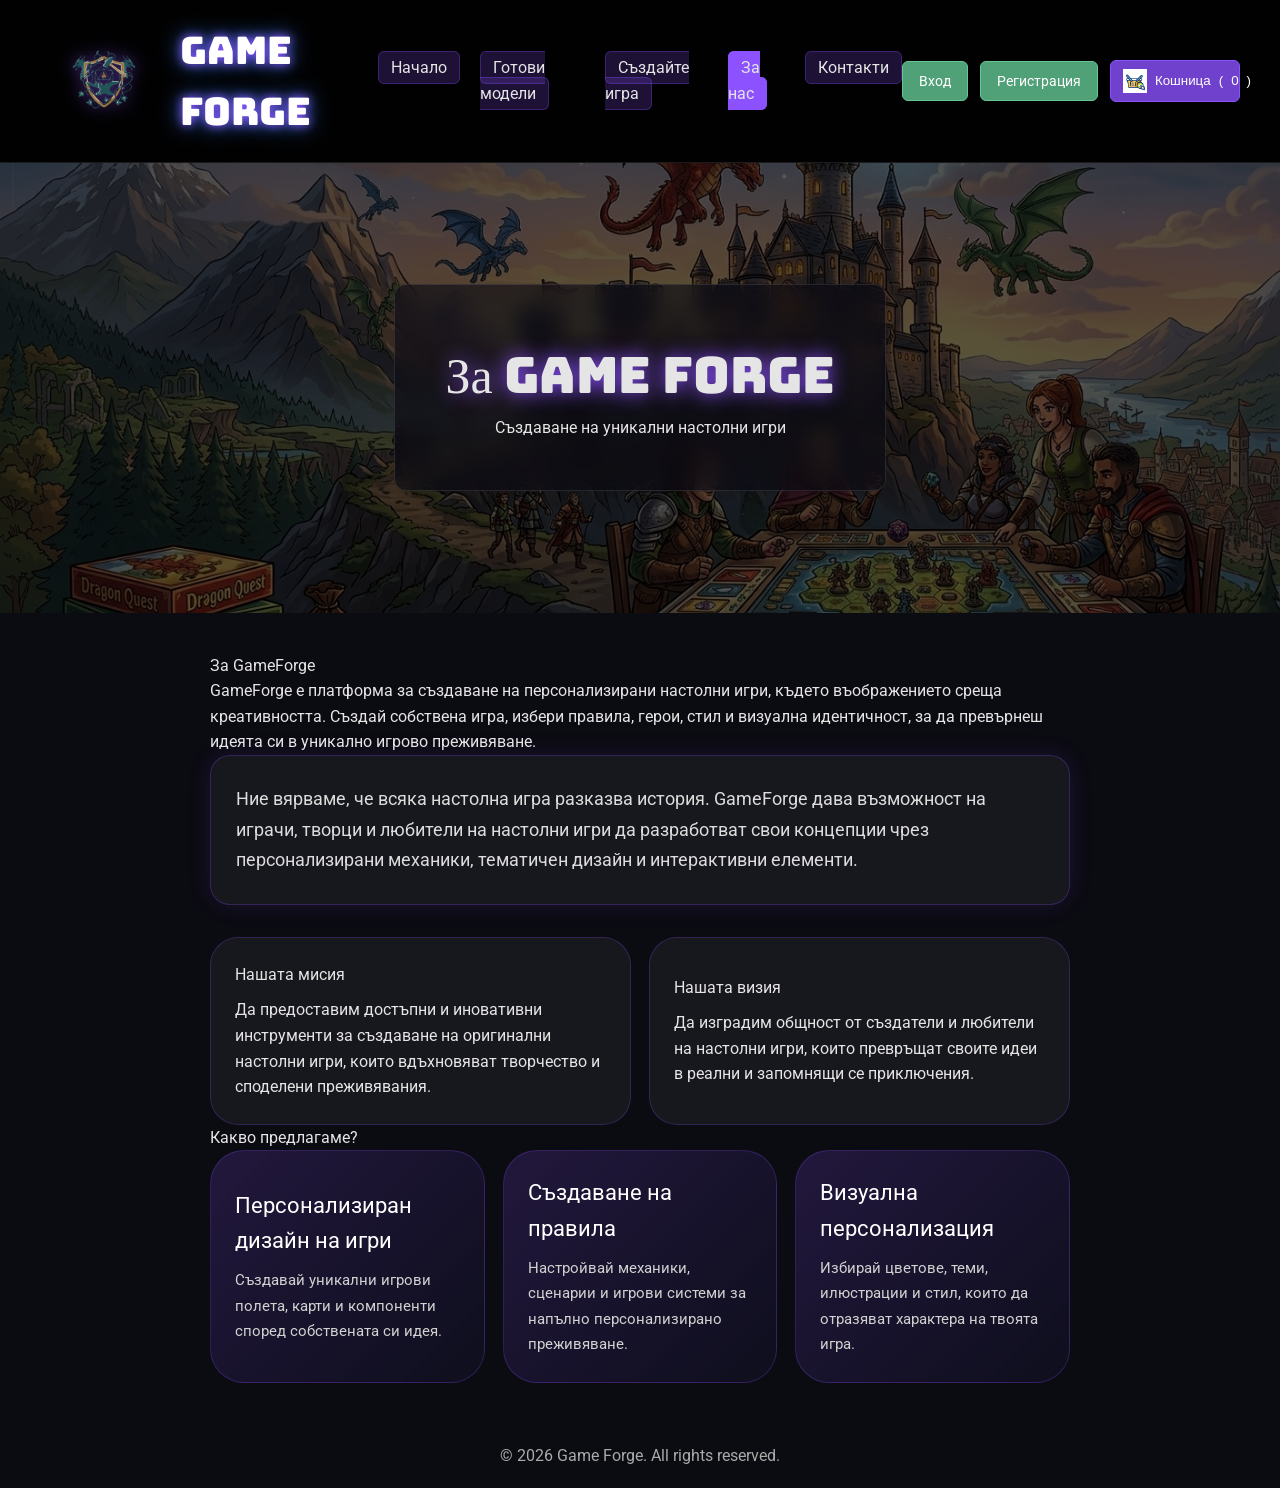
==== commit 0e7b76d5: "Update" ====
--- a/about.html
+++ b/about.html
@@ -1,5 +1,5 @@
 <!DOCTYPE html>
-<html lang="en">
+<html lang="bg">
 
 <head>
     <meta charset="UTF-8">
@@ -59,16 +59,33 @@
 <main style="max-width: 900px; margin: auto; padding: 40px 20px;">
 
     <section>
-        <h2>За нас</h2>
+        <h2>За GameForge</h2>
 
-        <p>
-            Аз съм едноличен търговец. Започнах своята дейност поради любовта ми към настолните игри.
-            Идеята ми беше всеки да може да създаде нещо лично и забавно за любимите си хора или за себе си.
-        </p>
+        <p>GameForge е платформа за създаване на персонализирани настолни игри, където въображението среща креативността. Създай собствена игра, избери правила, герои, стил и визуална идентичност, за да превърнеш идеята си в уникално игрово преживяване.</p>
 
-        <p>
-            Открити през 2026, Game Forge се фокусират върху персонализирани настолни игри.
-        </p>
+        <div class="ready-card">
+            <p>Ние вярваме, че всяка настолна игра разказва история. GameForge дава възможност на играчи, творци и любители на настолни игри да разработват свои концепции чрез персонализирани механики, тематичен дизайн и интерактивни елементи.</p>
+        </div>
+
+        <div class="about-grid">
+            <div class="about-card">
+                <h3>Нашата мисия</h3>
+                <p>Да предоставим достъпни и иновативни инструменти за създаване на оригинални настолни игри, които вдъхновяват творчество и споделени преживявания.</p>
+            </div>
+            <div class="about-card">
+                <h3>Нашата визия</h3>
+                <p>Да изградим общност от създатели и любители на настолни игри, които превръщат своите идеи в реални и запомнящи се приключения.</p>
+            </div>
+        </div>
+
+        <section class="about-bubbles">
+            <h3>Какво предлагаме?</h3>
+            <div class="bubble-grid">
+                <div class="bubble-card"><h4>Персонализиран дизайн на игри</h4><p>Създавай уникални игрови полета, карти и компоненти според собствената си идея.</p></div>
+                <div class="bubble-card"><h4>Създаване на правила</h4><p>Настройвай механики, сценарии и игрови системи за напълно персонализирано преживяване.</p></div>
+                <div class="bubble-card"><h4>Визуална персонализация</h4><p>Избирай цветове, теми, илюстрации и стил, които да отразяват характера на твоята игра.</p></div>
+            </div>
+        </section>
     </section>
 
 </main>
--- a/css/style.css
+++ b/css/style.css
@@ -119,6 +119,14 @@
     animation: floatText 4s ease-in-out infinite;
 }
 
+.hero-subtitle {
+    color: #d9d9ff;
+    font-size: 20px;
+    margin: 18px auto 0;
+    max-width: 760px;
+    line-height: 1.7;
+}
+
 @keyframes floatText {
     0% { transform: translateY(0); }
     50% { transform: translateY(-10px); }
@@ -138,13 +146,465 @@
     border: 2px solid transparent;
 }
 
+.btn-small {
+    padding: 8px 16px;
+    font-size: 14px;
+    background: rgba(140,82,255,0.65);
+}
+
+.hero-actions {
+    display: flex;
+    flex-direction: column;
+    gap: 12px;
+    align-items: center;
+    justify-content: center;
+}
+
 .hero .btn:hover,
 .btn:hover {
     box-shadow: 0 0 20px rgba(140,82,255,0.8), inset 0 0 10px rgba(255,255,255,0.1);
     border-color: #fff;
 }
 
-/* ================= FEATURES ================= */
+/* ================= VIDEO SECTION ================= */
+.video-section {
+    padding: 50px 20px;
+    background: rgba(10,10,20,0.9);
+    text-align: center;
+}
+
+.video-section h3 {
+    font-size: 32px;
+    color: #fff;
+    margin-bottom: 25px;
+    text-shadow: 0 0 10px #8c52ff;
+    font-family: 'Bungee', cursive;
+}
+
+.video-card {
+    display: flex;
+    justify-content: center;
+}
+
+.video-placeholder {
+    max-width: 900px;
+    width: 100%;
+    background: rgba(255,255,255,0.05);
+    border: 1px solid rgba(140,82,255,0.3);
+    border-radius: 16px;
+    padding: 40px 30px;
+    display: flex;
+    flex-direction: column;
+    align-items: center;
+    gap: 20px;
+}
+
+.video-play-icon {
+    width: 90px;
+    height: 90px;
+    background: rgba(140,82,255,0.9);
+    border-radius: 50%;
+    display: flex;
+    align-items: center;
+    justify-content: center;
+    font-size: 42px;
+    color: #fff;
+}
+
+.video-placeholder p {
+    color: #ddd;
+    font-size: 16px;
+    max-width: 720px;
+}
+
+.video-player {
+    width: 100%;
+    max-width: 900px;
+    border-radius: 16px;
+    overflow: hidden;
+    border: 1px solid rgba(140,82,255,0.3);
+    box-shadow: 0 0 30px rgba(0,0,0,0.4);
+}
+
+.video-card {
+    position: relative;
+    contain: layout;
+    will-change: transform;
+}
+
+.video-overlay {
+    position: absolute;
+    inset: 0;
+    display: flex;
+    align-items: center;
+    justify-content: center;
+    background: rgba(0,0,0,0.45);
+    color: #fff;
+    font-size: 20px;
+    border-radius: 16px;
+    pointer-events: none;
+    opacity: 0;
+    transition: opacity 0.25s ease;
+    will-change: opacity;
+}
+
+.video-overlay.show {
+    opacity: 1;
+}
+
+.video-overlay-text {
+    padding: 18px 26px;
+    border-radius: 10px;
+    background: linear-gradient(90deg, rgba(140,82,255,0.9), rgba(60,130,255,0.9));
+    box-shadow: 0 6px 20px rgba(0,0,0,0.6);
+    font-weight: 700;
+}
+
+.video-card.zoomed .video-player {
+    transform: scale(1.12);
+    transition: transform 0.4s ease;
+}
+
+.ready-section,
+.bubble-section,
+.offer-section {
+    padding: 50px 20px;
+    background: rgba(10,10,20,0.92);
+    text-align: center;
+}
+
+.ready-section h3,
+.offer-section h3,
+.bubble-section h3 {
+    color: #fff;
+    font-size: 32px;
+    margin-bottom: 16px;
+    font-family: 'Bungee', cursive;
+    text-shadow: 0 0 8px rgba(140,82,255,0.6);
+}
+
+.ready-card {
+    max-width: 900px;
+    margin: 0 auto 32px;
+    padding: 28px 25px;
+    border-radius: 20px;
+    background: rgba(255,255,255,0.05);
+    border: 1px solid rgba(140,82,255,0.25);
+    box-shadow: 0 0 25px rgba(140,82,255,0.12);
+}
+
+.ready-card p {
+    color: #dcdcdc;
+    font-size: 18px;
+    line-height: 1.7;
+}
+
+.offer-grid,
+.bubble-grid,
+.about-grid {
+    display: grid;
+    grid-template-columns: repeat(auto-fit, minmax(220px, 1fr));
+    gap: 18px;
+    max-width: 1100px;
+    margin: 0 auto;
+}
+
+.offer-card,
+.bubble-card,
+.about-card {
+    background: rgba(255,255,255,0.05);
+    border: 1px solid rgba(140,82,255,0.24);
+    border-radius: 28px;
+    padding: 24px;
+    min-height: 180px;
+    display: flex;
+    flex-direction: column;
+    justify-content: center;
+    gap: 10px;
+}
+
+.offer-card h4,
+.bubble-card h4 {
+    margin: 0;
+    font-size: 22px;
+    color: #fff;
+}
+
+.offer-card p,
+.bubble-card p {
+    color: #d1d1d1;
+    font-size: 15px;
+    line-height: 1.7;
+}
+
+.bubble-card {
+    border-radius: 34px;
+    background: linear-gradient(135deg, rgba(140,82,255,0.18), rgba(15,15,30,0.95));
+}
+
+.bubble-card:hover {
+    transform: translateY(-4px);
+    transition: transform 0.25s ease;
+}
+
+/* ================= CONTACT SECTION ================= */
+.contact-section {
+    padding: 50px 20px;
+    background: #0b0b12;
+}
+
+.contact-section h3 {
+    font-size: 32px;
+    text-align: center;
+    margin-bottom: 30px;
+    color: #fff;
+    text-shadow: 0 0 10px #8c52ff;
+    font-family: 'Bungee', cursive;
+}
+
+.contact-grid {
+    display: grid;
+    grid-template-columns: 1.2fr 0.8fr;
+    gap: 25px;
+    max-width: 1100px;
+    margin: 0 auto;
+}
+
+.contact-card {
+    background: rgba(20,20,30,0.95);
+    border: 1px solid rgba(140,82,255,0.3);
+    border-radius: 14px;
+    padding: 30px;
+}
+
+.contact-card h4 {
+    color: #8c52ff;
+    margin-bottom: 20px;
+}
+
+.contact-card p,
+.contact-card a {
+    color: #ccc;
+    font-size: 14px;
+}
+
+.contact-card a {
+    color: #64c896;
+    text-decoration: none;
+}
+
+.contact-card a:hover {
+    text-decoration: underline;
+}
+
+.contact-section .form-group {
+    margin-bottom: 18px;
+}
+
+.contact-section input,
+.contact-section textarea {
+    width: 100%;
+    padding: 12px;
+    border-radius: 8px;
+    border: 1px solid rgba(255,255,255,0.15);
+    background: rgba(255,255,255,0.05);
+    color: #fff;
+    font-size: 14px;
+}
+
+.contact-section textarea {
+    min-height: 120px;
+}
+
+.social-links {
+    margin-top: 25px;
+    display: flex;
+    justify-content: center;
+    gap: 25px;
+    flex-wrap: wrap;
+}
+
+.social-links a {
+    color: #8c52ff;
+    text-decoration: none;
+    border: 1px solid rgba(140,82,255,0.4);
+    padding: 10px 18px;
+    border-radius: 8px;
+    transition: 0.3s;
+}
+
+.social-links a:hover {
+    background: rgba(140,82,255,0.15);
+    border-color: #8c52ff;
+}
+
+/* ================= SHOWCASE GRID FIX ================= */
+.showcase-grid {
+    display: grid;
+    grid-template-columns: repeat(3, minmax(260px, 1fr));
+    gap: 25px;
+    max-width: 1200px;
+    margin: 0 auto;
+}
+
+/* ================= PERSONALIZE BUTTON ================= */
+.personalize-btn {
+    padding: 6px 12px;
+    background: rgba(100,200,150,0.8);
+    color: white;
+    border: none;
+    border-radius: 6px;
+    cursor: pointer;
+    transition: 0.3s;
+    font-size: 12px;
+}
+
+.personalize-btn:hover {
+    background: #64c896;
+}
+
+/* ================= DELIVERY MODAL ================= */
+.delivery-modal {
+    position: fixed;
+    top: 50%;
+    left: 50%;
+    transform: translate(-50%, -50%);
+    width: min(420px, 95%);
+    background: rgba(10,10,20,0.98);
+    border: 1px solid rgba(140,82,255,0.5);
+    border-radius: 18px;
+    box-shadow: 0 20px 60px rgba(0,0,0,0.45);
+    z-index: 10000;
+    padding: 25px;
+}
+
+.delivery-modal h3 {
+    margin-top: 0;
+    color: #fff;
+    margin-bottom: 20px;
+}
+
+.delivery-option {
+    display: flex;
+    align-items: center;
+    justify-content: space-between;
+    gap: 12px;
+    background: rgba(255,255,255,0.05);
+    border: 1px solid rgba(255,255,255,0.12);
+    border-radius: 12px;
+    padding: 16px;
+    cursor: pointer;
+    transition: 0.3s;
+}
+
+.delivery-option:hover {
+    background: rgba(140,82,255,0.15);
+}
+
+.delivery-option input {
+    accent-color: #8c52ff;
+}
+
+.delivery-summary {
+    margin-top: 20px;
+    padding: 16px;
+    background: rgba(255,255,255,0.05);
+    border-radius: 12px;
+    color: #e5e5e5;
+}
+
+.delivery-actions {
+    display: flex;
+    gap: 12px;
+    flex-wrap: wrap;
+    margin-top: 20px;
+}
+
+.delivery-actions button {
+    flex: 1;
+    padding: 12px;
+    border: none;
+    border-radius: 10px;
+    cursor: pointer;
+    font-size: 14px;
+    transition: 0.3s;
+}
+
+.delivery-actions .btn-primary {
+    background: #8c52ff;
+    color: white;
+}
+
+.delivery-actions .btn-secondary {
+    background: rgba(255,255,255,0.07);
+    color: #fff;
+    border: 1px solid rgba(255,255,255,0.15);
+}
+
+.delivery-overlay {
+    position: fixed;
+    inset: 0;
+    background: rgba(0,0,0,0.7);
+    z-index: 9990;
+}
+
+/* ================= RESPONSIVE ================= */
+@media (max-width: 1024px) {
+    .showcase-grid {
+        grid-template-columns: repeat(2, minmax(250px, 1fr));
+    }
+}
+
+@media (max-width: 768px) {
+    header nav {
+        order: 3;
+        width: 100%;
+    }
+
+    header nav ul {
+        flex-direction: column;
+        gap: 10px;
+        width: 100%;
+    }
+
+    .hero-actions {
+        width: 100%;
+    }
+
+    .hero {
+        height: 55vh;
+    }
+
+    .showcase-grid {
+        grid-template-columns: 1fr;
+    }
+
+    .contact-grid {
+        grid-template-columns: 1fr;
+    }
+
+    .contact-card {
+        padding: 20px;
+    }
+}
+
+@media (max-width: 480px) {
+    .hero {
+        height: 50vh;
+    }
+
+    .hero-actions {
+        gap: 10px;
+    }
+
+    .video-placeholder {
+        padding: 25px;
+    }
+
+    .contact-grid {
+        gap: 18px;
+    }
+}
 .features {
     padding: 50px 20px;
     text-align: center;
@@ -488,7 +948,7 @@
 
 .showcase-grid {
     display: grid;
-    grid-template-columns: repeat(auto-fit, minmax(250px, 1fr));
+    grid-template-columns: repeat(3, minmax(260px, 1fr));
     gap: 25px;
     max-width: 1200px;
     margin: 0 auto;
@@ -636,6 +1096,7 @@
     margin-bottom: 6px;
 }
 
+select,
 .form-group input,
 .form-group select,
 .form-group textarea {
@@ -646,6 +1107,16 @@
     border-radius: 6px;
     font-size: 13px;
     transition: 0.3s;
+}
+
+select option,
+select optgroup {
+    background: rgba(15, 15, 25, 0.98);
+    color: #fff;
+}
+
+select::-ms-expand {
+    color: #fff;
 }
 
 .form-group input:focus,
@@ -1086,6 +1557,90 @@
     transition: 0.3s;
 }
 
+.hidden {
+    display: none !important;
+}
+
+.profile-card {
+    display: flex;
+    flex-direction: column;
+    gap: 18px;
+}
+
+.profile-header {
+    display: flex;
+    align-items: center;
+    gap: 18px;
+}
+
+.profile-avatar {
+    width: 100px;
+    height: 100px;
+    border-radius: 50%;
+    object-fit: cover;
+    border: 2px solid #8c52ff;
+    background: #1a1a2a;
+}
+
+.profile-avatar.placeholder {
+    display: inline-flex;
+    align-items: center;
+    justify-content: center;
+    color: #8c52ff;
+    font-size: 14px;
+}
+
+.profile-details p {
+    color: #ddd;
+    margin: 0;
+    font-size: 15px;
+}
+
+.profile-orders {
+    background: rgba(255,255,255,0.05);
+    border: 1px solid rgba(140,82,255,0.2);
+    border-radius: 12px;
+    padding: 20px;
+}
+
+.profile-orders h4 {
+    margin-top: 0;
+    color: #8c52ff;
+}
+
+.profile-orders ul {
+    list-style: none;
+    padding: 0;
+    margin: 0;
+    display: flex;
+    flex-direction: column;
+    gap: 12px;
+}
+
+.profile-orders li {
+    background: rgba(20,20,30,0.95);
+    padding: 14px;
+    border-radius: 10px;
+    border: 1px solid rgba(255,255,255,0.08);
+    color: #ccc;
+    font-size: 14px;
+}
+
+.profile-logout {
+    width: 100%;
+    padding: 12px;
+    border: none;
+    border-radius: 8px;
+    background: #ff5b5b;
+    color: white;
+    cursor: pointer;
+    font-weight: bold;
+}
+
+.profile-logout:hover {
+    background: #e54545;
+}
+
 .auth-link a:hover {
     color: #4eb887;
     text-decoration: underline;
